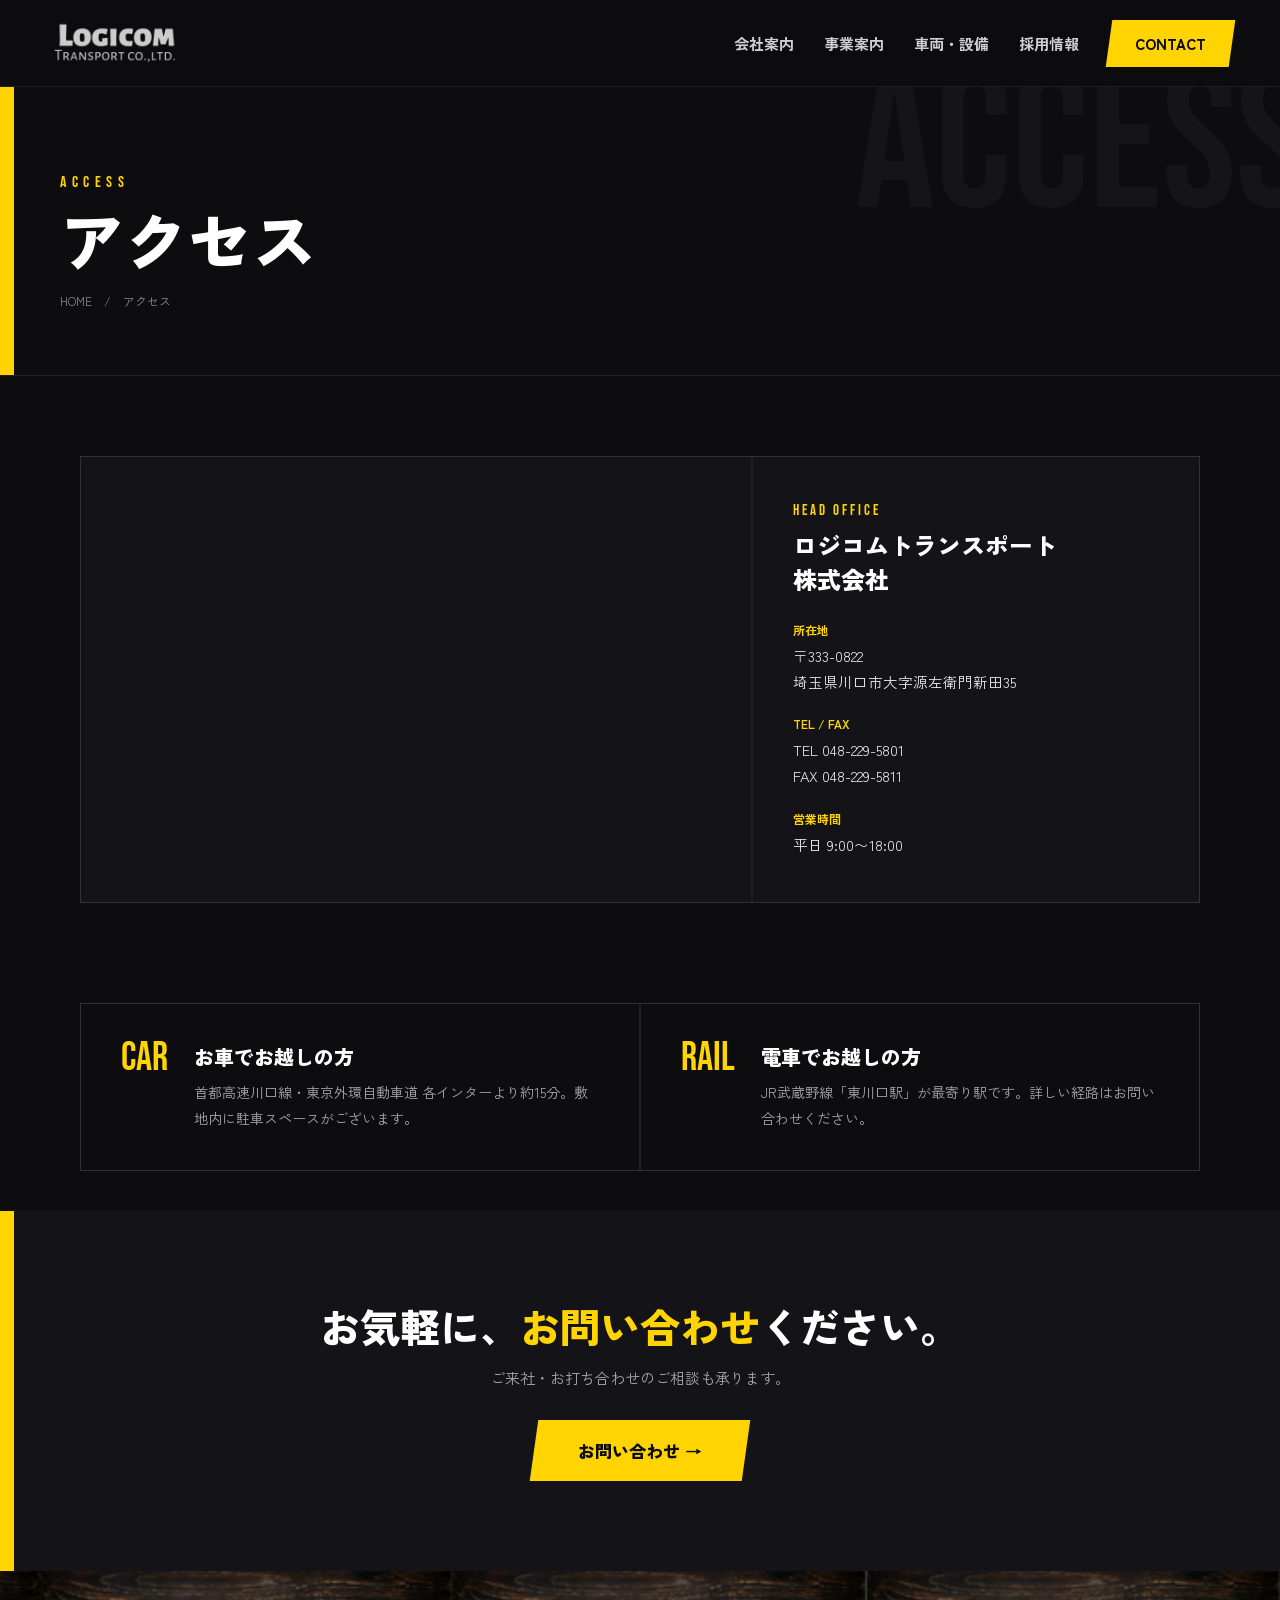
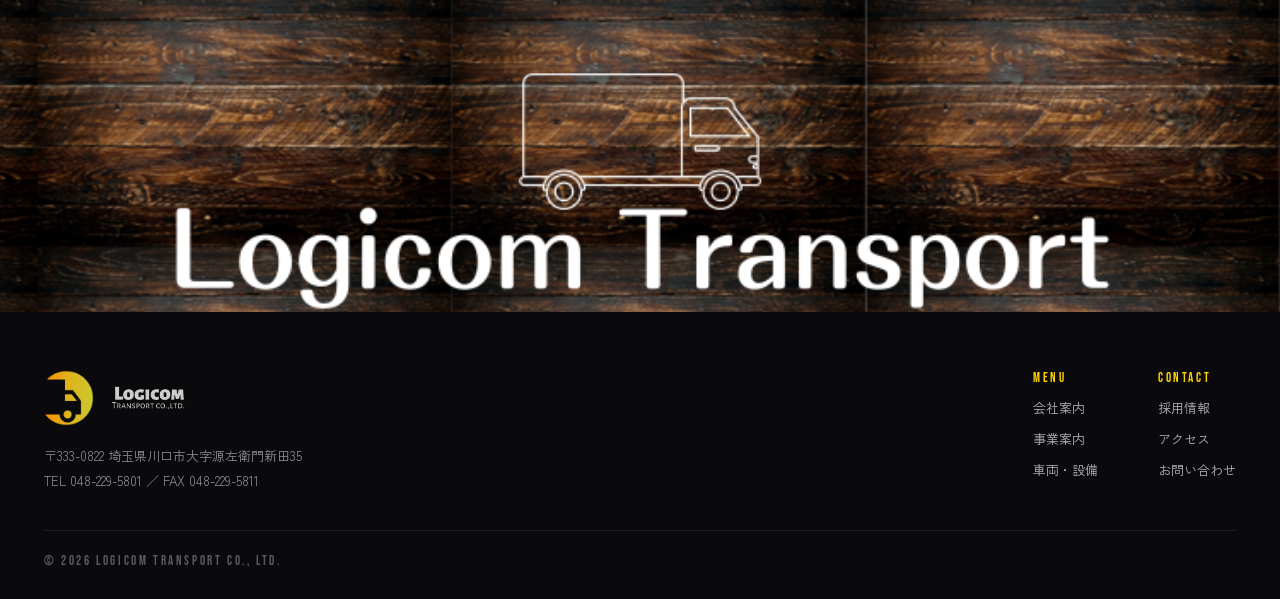
==== access.html @ 43194d8b "feat: TOP実績「全国」→ANYWHERE / ヘッダーをスクロール追従に修正 - index の実績スタッツ「全国」を Bebas フォントの ANYWHERE に変更（レスポンシブでサイズ調" ====
<!DOCTYPE html>
<html lang="ja">
<head>
<meta charset="utf-8">
<meta name="viewport" content="width=device-width, initial-scale=1">
<title>アクセス｜ロジコムトランスポート株式会社</title>
<meta name="description" content="ロジコムトランスポート株式会社 本社アクセス。〒333-0822 埼玉県川口市大字源左衛門新田35。">
<meta property="og:title" content="アクセス｜ロジコムトランスポート株式会社">
<meta property="og:description" content="ロジコムトランスポート株式会社 本社アクセス。〒333-0822 埼玉県川口市大字源左衛門新田35。">
<meta property="og:type" content="website">
<meta property="og:image" content="assets/hero.jpg">
<meta name="theme-color" content="#0d0d0f">
<link rel="icon" href="assets/logo-mark-circle.png">
<link rel="preconnect" href="https://fonts.googleapis.com">
<link rel="preconnect" href="https://fonts.gstatic.com" crossorigin>
<link href="https://fonts.googleapis.com/css2?family=Zen+Kaku+Gothic+New:wght@400;500;700;900&family=Bebas+Neue&display=swap" rel="stylesheet">
<style>
  *{box-sizing:border-box}
  html,body{margin:0;padding:0}
  body{font-family:'Zen Kaku Gothic New',sans-serif;-webkit-font-smoothing:antialiased;background:#0d0d0f}
  a{color:inherit}
</style>
<style>
[data-reveal]{opacity:0;transform:translateY(26px)}
[data-reveal].is-visible{opacity:1;transform:none}
@media (prefers-reduced-motion: reduce){[data-reveal]{opacity:1;transform:none}}
.g0:hover{background:#fff !important}
.g1:hover{background:#fff !important}
</style>
<link rel="stylesheet" href="styles.css?v=2">
</head>
<body>
<div style="background:#0d0d0f;color:#fff;font-family:'Zen Kaku Gothic New',sans-serif;overflow-x:hidden">

  <!-- ===== HEADER ===== -->
  <header style="position:sticky;top:0;z-index:50;display:flex;align-items:center;justify-content:space-between;padding:15px 44px;background:rgba(13,13,15,.86);backdrop-filter:blur(10px);border-bottom:1px solid rgba(255,255,255,.07)">
    <a href="index.html" style="display:flex;align-items:center;gap:14px;text-decoration:none">
      <img src="assets/logo-name-white.png" alt="ロジコムトランスポート株式会社" style="height:40px;display:block">
    </a>
    <nav style="display:flex;align-items:center;gap:26px">
      <a href="company.html" style="font-size:13px;font-weight:700;color:#cfcfd4;text-decoration:none">会社案内</a>
      <a href="service.html" style="font-size:13px;font-weight:700;color:#cfcfd4;text-decoration:none">事業案内</a>
      <a href="vehicles.html" style="font-size:13px;font-weight:700;color:#cfcfd4;text-decoration:none">車両・設備</a>
      <a href="recruit.html" style="font-size:13px;font-weight:700;color:#cfcfd4;text-decoration:none">採用情報</a>
      <a href="contact.html" style="background:#FFD400;color:#0d0d0f;font-size:13px;font-weight:900;padding:11px 22px;text-decoration:none;transform:skewX(-8deg)" class="g0"><span style="display:inline-block;transform:skewX(8deg)">CONTACT</span></a>
    </nav>
  </header>

  <!-- ===== PAGE HERO ===== -->
  <section style="position:relative;padding:86px 60px 66px;overflow:hidden;border-bottom:1px solid rgba(255,255,255,.08)">
    <div style="position:absolute;left:0;top:0;bottom:0;width:14px;background:#FFD400"></div>
    <div style="position:absolute;right:-30px;top:-40px;font-family:'Bebas Neue',sans-serif;font-size:200px;color:rgba(255,255,255,.035);line-height:1;pointer-events:none;white-space:nowrap">ACCESS</div>
    <div style="max-width:1240px;margin:0 auto;position:relative">
      <div style="font-family:'Bebas Neue',sans-serif;font-size:16px;letter-spacing:.35em;color:#FFD400;margin-bottom:14px">ACCESS</div>
      <h1 style="font-weight:900;font-size:64px;margin:0;line-height:1">アクセス</h1>
      <div style="margin-top:22px;font-size:12px;color:#8a8a92"><a href="index.html" style="color:#8a8a92;text-decoration:none">HOME</a>　/　アクセス</div>
    </div>
  </section>

  <!-- ===== MAP + INFO ===== -->
  <section style="max-width:1240px;margin:0 auto;padding:80px 60px 40px">
    <div style="display:grid;grid-template-columns:1.5fr 1fr;gap:2px;background:rgba(255,255,255,.08);border:1px solid rgba(255,255,255,.08)">
      <div style="min-height:440px;background:#141418">
        <iframe title="ロジコムトランスポート株式会社 地図" src="https://maps.google.com/maps?q=%E5%9F%BC%E7%8E%89%E7%9C%8C%E5%B7%9D%E5%8F%A3%E5%B8%82%E6%BA%90%E5%B7%A6%E8%A1%9B%E9%96%80%E6%96%B0%E7%94%B035&z=15&output=embed" style="width:100%;height:100%;min-height:440px;border:0;display:block;filter:grayscale(.3) contrast(1.05)"></iframe>
      </div>
      <div style="background:#141418;padding:44px 40px">
        <div style="font-family:'Bebas Neue',sans-serif;font-size:15px;letter-spacing:.2em;color:#FFD400;margin-bottom:8px">HEAD OFFICE</div>
        <h2 style="font-size:24px;font-weight:900;margin:0 0 26px;line-height:1.4">ロジコムトランスポート<br>株式会社</h2>
        <div style="display:flex;flex-direction:column;gap:20px">
          <div><div style="font-size:12px;color:#FFD400;font-weight:700;margin-bottom:5px">所在地</div><div style="font-size:14.5px;line-height:1.8;color:#e7e7ea">〒333-0822<br>埼玉県川口市大字源左衛門新田35</div></div>
          <div><div style="font-size:12px;color:#FFD400;font-weight:700;margin-bottom:5px">TEL / FAX</div><div style="font-size:14.5px;line-height:1.8;color:#e7e7ea">TEL 048-229-5801<br>FAX 048-229-5811</div></div>
          <div><div style="font-size:12px;color:#FFD400;font-weight:700;margin-bottom:5px">営業時間</div><div style="font-size:14.5px;line-height:1.8;color:#e7e7ea">平日 9:00〜18:00</div></div>
        </div>
      </div>
    </div>
  </section>

  <!-- ===== ACCESS METHODS ===== -->
  <section style="max-width:1240px;margin:0 auto;padding:60px 60px 40px">
    <div style="display:grid;grid-template-columns:repeat(2,1fr);gap:2px;background:rgba(255,255,255,.08);border:1px solid rgba(255,255,255,.08)">
      <div style="background:#0d0d0f;padding:38px 40px;display:flex;gap:26px"><span style="font-family:'Bebas Neue',sans-serif;font-size:40px;color:#FFD400;line-height:.8;flex:none">CAR</span><div><h3 style="font-size:20px;font-weight:900;margin:0 0 8px">お車でお越しの方</h3><p style="font-size:14px;line-height:1.9;color:#a5a5ac;margin:0">首都高速川口線・東京外環自動車道 各インターより約15分。敷地内に駐車スペースがございます。</p></div></div>
      <div style="background:#0d0d0f;padding:38px 40px;display:flex;gap:26px"><span style="font-family:'Bebas Neue',sans-serif;font-size:40px;color:#FFD400;line-height:.8;flex:none">RAIL</span><div><h3 style="font-size:20px;font-weight:900;margin:0 0 8px">電車でお越しの方</h3><p style="font-size:14px;line-height:1.9;color:#a5a5ac;margin:0">JR武蔵野線「東川口駅」が最寄り駅です。詳しい経路はお問い合わせください。</p></div></div>
    </div>
  </section>

  <!-- ===== CTA ===== -->
  <section style="position:relative;padding:90px 60px;overflow:hidden;background:#141418">
    <div style="position:absolute;left:0;top:0;bottom:0;width:14px;background:#FFD400"></div>
    <div style="max-width:1000px;margin:0 auto;text-align:center">
      <h2 style="font-weight:900;font-size:40px;margin:0 0 16px;line-height:1.25">お気軽に、<span style="color:#FFD400">お問い合わせ</span>ください。</h2>
      <p style="font-size:15px;color:#a5a5ac;margin:0 0 32px">ご来社・お打ち合わせのご相談も承ります。</p>
      <a href="contact.html" style="display:inline-flex;align-items:center;gap:10px;background:#FFD400;color:#0d0d0f;font-size:17px;font-weight:900;padding:18px 44px;text-decoration:none;transform:skewX(-8deg)" class="g1"><span style="display:inline-block;transform:skewX(8deg)">お問い合わせ →</span></a>
    </div>
  </section>

  <!-- ===== WOOD BAND ===== -->
  <div style="background:#0a0a0c;font-size:0"><img src="assets/header-wood.png" alt="Logicom Transport" style="display:block;width:100%;height:auto"></div>

  <!-- ===== FOOTER ===== -->
  <footer style="background:#0a0a0c;padding:58px 44px 30px">
    <div style="max-width:1240px;margin:0 auto;display:flex;justify-content:space-between;flex-wrap:wrap;gap:40px">
      <div style="max-width:360px">
        <div style="display:flex;align-items:center;gap:14px;margin-bottom:18px">
          <img src="assets/logo-mark-circle.png" alt="" style="height:56px;display:block">
          <img src="assets/logo-name-white.png" alt="ロジコムトランスポート株式会社" style="height:30px;display:block">
        </div>
        <p style="font-size:13px;line-height:1.9;color:#8a8a92;margin:0">〒333-0822 埼玉県川口市大字源左衛門新田35<br>TEL 048-229-5801 ／ FAX 048-229-5811</p>
      </div>
      <div style="display:flex;gap:60px;flex-wrap:wrap">
        <div style="display:flex;flex-direction:column;gap:12px"><span style="font-family:'Bebas Neue',sans-serif;font-size:13px;letter-spacing:.2em;color:#FFD400">MENU</span><a href="company.html" style="font-size:13px;color:#b0b0b8;text-decoration:none">会社案内</a><a href="service.html" style="font-size:13px;color:#b0b0b8;text-decoration:none">事業案内</a><a href="vehicles.html" style="font-size:13px;color:#b0b0b8;text-decoration:none">車両・設備</a></div>
        <div style="display:flex;flex-direction:column;gap:12px"><span style="font-family:'Bebas Neue',sans-serif;font-size:13px;letter-spacing:.2em;color:#FFD400">CONTACT</span><a href="recruit.html" style="font-size:13px;color:#b0b0b8;text-decoration:none">採用情報</a><a href="access.html" style="font-size:13px;color:#b0b0b8;text-decoration:none">アクセス</a><a href="contact.html" style="font-size:13px;color:#b0b0b8;text-decoration:none">お問い合わせ</a></div>
      </div>
    </div>
    <div style="max-width:1240px;margin:36px auto 0;padding-top:22px;border-top:1px solid rgba(255,255,255,.08);font-family:'Bebas Neue',sans-serif;font-size:13px;letter-spacing:.2em;color:#5b5b63">© 2026 LOGICOM TRANSPORT CO., LTD.</div>
  </footer>

</div>
<script>
(function(){
  var els=[].slice.call(document.querySelectorAll('[data-reveal]'));
  if(!els.length)return;
  function show(e){e.classList.add('is-visible');}
  if('IntersectionObserver' in window){
    var io=new IntersectionObserver(function(ents){
      ents.forEach(function(en){if(en.isIntersecting){show(en.target);io.unobserve(en.target);}});
    },{threshold:0.08,rootMargin:'0px 0px -6% 0px'});
    els.forEach(function(e){io.observe(e);});
    setTimeout(function(){els.forEach(show);},1800);
  } else { els.forEach(show); }
})();
</script>
<script src="menu.js?v=2"></script>
</body>
</html>
---- styles.css ----
/* ============================================================
   ロジコムトランスポート コーポレートサイト 共通スタイル
   （プロトタイプ由来のインラインstyleを属性セレクタで上書き）
   ============================================================ */

/* html はルートのスクロール要素（横スクロールは抑止）。ここが overflow を
   持ってもヘッダーの sticky は壊れない（壊すのは中間ラッパーの overflow）。 */
html{ overflow-x:hidden; }
/* 各ページの本体ラッパー（inline に overflow-x:hidden）はスクロールコンテナ化
   させないよう clip + overflow-y:visible にする。overflow-y を明示しないと
   clip が hidden に降格し、再びスクロールコンテナ化して sticky が効かない。
   これで position:sticky のヘッダーがビューポート基準で追従する。 */
[style*="overflow-x:hidden"]{ overflow-x:clip !important; overflow-y:visible !important; }
img,iframe{ max-width:100%; }

/* ===== ヘッダー（全体的に少し大きく／デスクトップ） ===== */
header{ padding:18px 48px !important; }
header > a > img{ height:50px !important; }
header nav{ gap:30px !important; }
header nav a{ font-size:15px !important; }
header nav a:last-child{ font-size:15px !important; padding:13px 26px !important; }

/* TOP実績の「ANYWHERE」ワードは文字数が多いのでセル内に収まるよう調整 */
.lc-stat-any{ letter-spacing:.005em; }

/* モバイルメニュー部品（デスクトップでは非表示。JSがbody直下に生成） */
.lc-burger{ display:none; }
.lc-drawer{ display:none; }
.lc-overlay{ display:none; }

/* ============================================================
   モバイル：ハンバーガーメニュー（<=900px）
   ハンバーガー / ドロワー / オーバーレイは body 直下に置く。
   （header は backdrop-filter を持つため、その内側では
     position:fixed / transform が閉じ込められて機能しない）
   ============================================================ */
@media (max-width:900px){
  header{ padding:14px 20px !important; }
  header > a > img{ height:42px !important; }
  header nav{ display:none !important; }

  .lc-burger{
    display:flex; flex-direction:column; justify-content:center; gap:5px;
    position:fixed; top:13px; right:14px; z-index:70;
    width:46px; height:46px; padding:10px; margin:0;
    background:none; border:0; cursor:pointer;
  }
  .lc-burger span{
    display:block; width:100%; height:2px; background:#fff; border-radius:2px;
    transition:transform .3s ease, opacity .3s ease;
  }
  .lc-burger.open span:nth-child(1){ transform:translateY(7px) rotate(45deg); }
  .lc-burger.open span:nth-child(2){ opacity:0; }
  .lc-burger.open span:nth-child(3){ transform:translateY(-7px) rotate(-45deg); }

  .lc-drawer{
    display:block; box-sizing:border-box;
    position:fixed; top:0; right:0; bottom:0;
    width:min(80vw,300px);
    background:#0d0d0f; border-left:1px solid rgba(255,255,255,.1);
    padding:84px 24px 40px;
    transform:translateX(100%); transition:transform .32s ease;
    z-index:65; overflow-y:auto;
  }
  .lc-drawer.open{ transform:translateX(0); }
  .lc-drawer a{
    display:block; color:#fff; text-decoration:none;
    font-size:17px; font-weight:700; padding:16px 6px;
    border-bottom:1px solid rgba(255,255,255,.08);
  }
  .lc-drawer a.lc-cta{
    background:#FFD400; color:#0d0d0f; font-weight:900; text-align:center;
    margin-top:18px; padding:16px; border:0;
  }

  .lc-overlay{
    display:block; position:fixed; inset:0; background:rgba(0,0,0,.5);
    opacity:0; visibility:hidden; transition:opacity .32s ease, visibility .32s ease;
    z-index:60;
  }
  .lc-overlay.open{ opacity:1; visibility:visible; }
}

/* ============================================================
   レイアウト：多カラム → 1カラム化・余白圧縮（<=820px）
   ============================================================ */
@media (max-width:820px){
  /* 横方向の余白を圧縮（縦は維持） */
  [style*="px 60px"], [style*=":0 60px"],
  [style*="px 44px"], [style*=":0 44px"]{
    padding-left:20px !important; padding-right:20px !important;
  }

  /* repeat グリッド */
  [style*="grid-template-columns:repeat(4,1fr)"]{ grid-template-columns:repeat(2,1fr) !important; }
  [style*="grid-template-columns:repeat(3,1fr)"]{ grid-template-columns:1fr !important; }
  [style*="grid-template-columns:repeat(2,1fr)"]{ grid-template-columns:1fr !important; }

  /* 画像＋テキストの2カラム → 縦積み */
  [style*="grid-template-columns:1.2fr 1fr"],
  [style*="grid-template-columns:1.5fr 1fr"],
  [style*="grid-template-columns:1fr 1.05fr"],
  [style*="grid-template-columns:1fr 1.2fr"],
  [style*="grid-template-columns:1fr 1.35fr"],
  [style*="grid-template-columns:1fr 1fr"],
  [style*="grid-template-columns:1fr auto"]{ grid-template-columns:1fr !important; }

  /* 沿革などの「見出し + 本文」行 */
  [style*="grid-template-columns:160px 1fr"]{ grid-template-columns:auto 1fr !important; gap:20px !important; }

  /* 「強み」行：横並び → 縦積み */
  [style*="justify-content:space-between"][style*="border-top:1px solid rgba(255,255,255,.12)"]{
    flex-direction:column !important; align-items:flex-start !important; gap:12px !important;
  }
  [style*="text-align:right"][style*="max-width:420px"]{
    text-align:left !important; max-width:100% !important;
  }

  /* トップのヒーロー：高さを詰め、右の斜め画像を全面の淡い背景に */
  [style*="min-height:720px"]{ min-height:0 !important; padding:64px 0 !important; }
  [style*="clip-path:polygon(26% 0"]{ width:100% !important; clip-path:none !important; opacity:.25; }

  /* 大きすぎる見出し（この段階でも一次縮小） */
  [style*="font-size:112px"]{ font-size:56px !important; }
  [style*="font-size:64px"]{ font-size:40px !important; }
}

/* ============================================================
   スマホ：フォントサイズをさらに縮小（<=560px）
   ============================================================ */
@media (max-width:560px){
  [style*="font-size:112px"]{ font-size:42px !important; }
  [style*="font-size:96px"]{ font-size:56px !important; }
  [style*="font-size:92px"]{ font-size:52px !important; }
  [style*="font-size:72px"]{ font-size:46px !important; }
  [style*="font-size:64px"]{ font-size:34px !important; }
  [style*="font-size:60px"]{ font-size:44px !important; }
  [style*="font-size:52px"]{ font-size:30px !important; }
  [style*="font-size:46px"]{ font-size:28px !important; }
  [style*="font-size:44px"]{ font-size:27px !important; }
  [style*="font-size:40px"]{ font-size:26px !important; }
  [style*="font-size:38px"]{ font-size:25px !important; }
  /* 背景の大きな英字ウォーターマーク */
  [style*="font-size:210px"], [style*="font-size:200px"], [style*="font-size:180px"]{ font-size:88px !important; }
  /* ANYWHERE はセル幅が狭くなるスマホでさらに縮小 */
  .lc-stat-any{ font-size:34px !important; }
  /* CTAボタン群が溢れないよう折り返し */
  [style*="display:flex;gap:14px"]{ flex-wrap:wrap; }
}
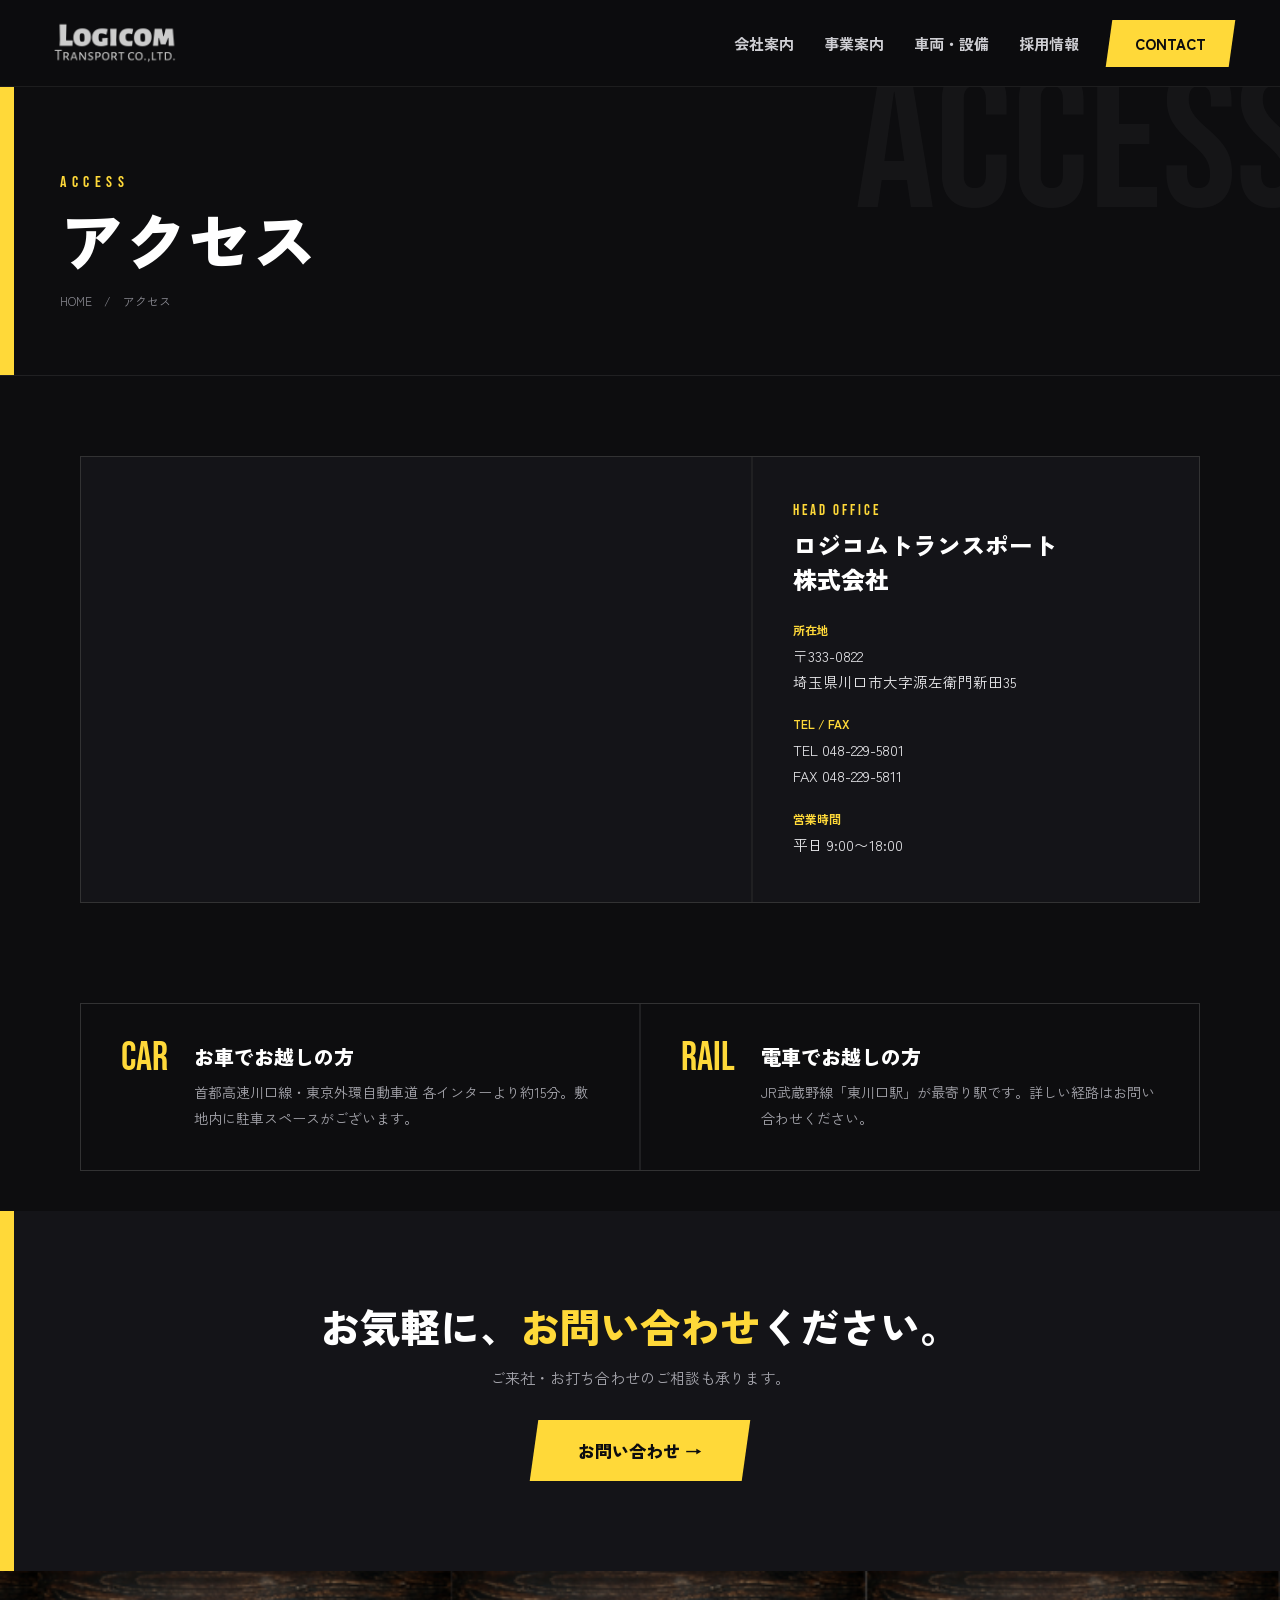
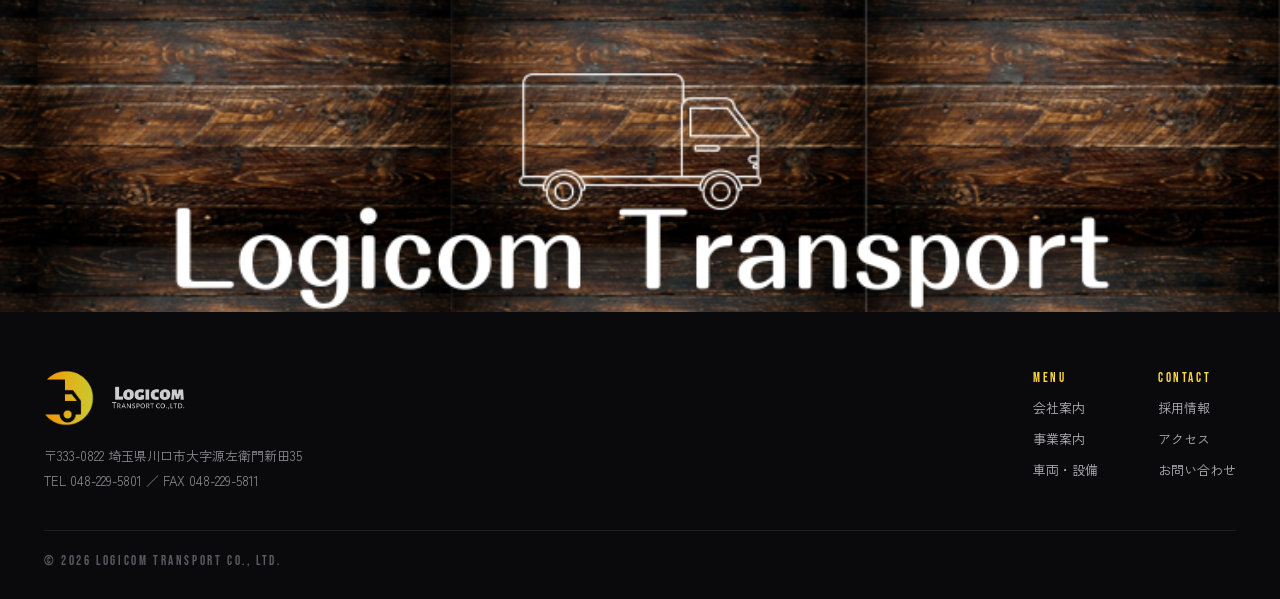
==== commit f9f80efc: "style: ブランドカラーを公式 #FFD939 に統一 田中様提供の名刺ロゴのカラーコード #FFD939 に合わせ、全ページのアクセント色 (#FFD400 / rgba(255,212,0,*" ====
--- a/access.html
+++ b/access.html
@@ -8,7 +8,7 @@
 <meta property="og:title" content="アクセス｜ロジコムトランスポート株式会社">
 <meta property="og:description" content="ロジコムトランスポート株式会社 本社アクセス。〒333-0822 埼玉県川口市大字源左衛門新田35。">
 <meta property="og:type" content="website">
-<meta property="og:image" content="assets/hero.jpg">
+<meta property="og:image" content="assets/photo-hero.jpg">
 <meta name="theme-color" content="#0d0d0f">
 <link rel="icon" href="assets/logo-mark-circle.png">
 <link rel="preconnect" href="https://fonts.googleapis.com">
@@ -27,7 +27,7 @@
 .g0:hover{background:#fff !important}
 .g1:hover{background:#fff !important}
 </style>
-<link rel="stylesheet" href="styles.css?v=2">
+<link rel="stylesheet" href="styles.css?v=4">
 </head>
 <body>
 <div style="background:#0d0d0f;color:#fff;font-family:'Zen Kaku Gothic New',sans-serif;overflow-x:hidden">
@@ -42,16 +42,16 @@
       <a href="service.html" style="font-size:13px;font-weight:700;color:#cfcfd4;text-decoration:none">事業案内</a>
       <a href="vehicles.html" style="font-size:13px;font-weight:700;color:#cfcfd4;text-decoration:none">車両・設備</a>
       <a href="recruit.html" style="font-size:13px;font-weight:700;color:#cfcfd4;text-decoration:none">採用情報</a>
-      <a href="contact.html" style="background:#FFD400;color:#0d0d0f;font-size:13px;font-weight:900;padding:11px 22px;text-decoration:none;transform:skewX(-8deg)" class="g0"><span style="display:inline-block;transform:skewX(8deg)">CONTACT</span></a>
+      <a href="contact.html" style="background:#FFD939;color:#0d0d0f;font-size:13px;font-weight:900;padding:11px 22px;text-decoration:none;transform:skewX(-8deg)" class="g0"><span style="display:inline-block;transform:skewX(8deg)">CONTACT</span></a>
     </nav>
   </header>
 
   <!-- ===== PAGE HERO ===== -->
   <section style="position:relative;padding:86px 60px 66px;overflow:hidden;border-bottom:1px solid rgba(255,255,255,.08)">
-    <div style="position:absolute;left:0;top:0;bottom:0;width:14px;background:#FFD400"></div>
+    <div style="position:absolute;left:0;top:0;bottom:0;width:14px;background:#FFD939"></div>
     <div style="position:absolute;right:-30px;top:-40px;font-family:'Bebas Neue',sans-serif;font-size:200px;color:rgba(255,255,255,.035);line-height:1;pointer-events:none;white-space:nowrap">ACCESS</div>
     <div style="max-width:1240px;margin:0 auto;position:relative">
-      <div style="font-family:'Bebas Neue',sans-serif;font-size:16px;letter-spacing:.35em;color:#FFD400;margin-bottom:14px">ACCESS</div>
+      <div style="font-family:'Bebas Neue',sans-serif;font-size:16px;letter-spacing:.35em;color:#FFD939;margin-bottom:14px">ACCESS</div>
       <h1 style="font-weight:900;font-size:64px;margin:0;line-height:1">アクセス</h1>
       <div style="margin-top:22px;font-size:12px;color:#8a8a92"><a href="index.html" style="color:#8a8a92;text-decoration:none">HOME</a>　/　アクセス</div>
     </div>
@@ -64,12 +64,12 @@
         <iframe title="ロジコムトランスポート株式会社 地図" src="https://maps.google.com/maps?q=%E5%9F%BC%E7%8E%89%E7%9C%8C%E5%B7%9D%E5%8F%A3%E5%B8%82%E6%BA%90%E5%B7%A6%E8%A1%9B%E9%96%80%E6%96%B0%E7%94%B035&z=15&output=embed" style="width:100%;height:100%;min-height:440px;border:0;display:block;filter:grayscale(.3) contrast(1.05)"></iframe>
       </div>
       <div style="background:#141418;padding:44px 40px">
-        <div style="font-family:'Bebas Neue',sans-serif;font-size:15px;letter-spacing:.2em;color:#FFD400;margin-bottom:8px">HEAD OFFICE</div>
+        <div style="font-family:'Bebas Neue',sans-serif;font-size:15px;letter-spacing:.2em;color:#FFD939;margin-bottom:8px">HEAD OFFICE</div>
         <h2 style="font-size:24px;font-weight:900;margin:0 0 26px;line-height:1.4">ロジコムトランスポート<br>株式会社</h2>
         <div style="display:flex;flex-direction:column;gap:20px">
-          <div><div style="font-size:12px;color:#FFD400;font-weight:700;margin-bottom:5px">所在地</div><div style="font-size:14.5px;line-height:1.8;color:#e7e7ea">〒333-0822<br>埼玉県川口市大字源左衛門新田35</div></div>
-          <div><div style="font-size:12px;color:#FFD400;font-weight:700;margin-bottom:5px">TEL / FAX</div><div style="font-size:14.5px;line-height:1.8;color:#e7e7ea">TEL 048-229-5801<br>FAX 048-229-5811</div></div>
-          <div><div style="font-size:12px;color:#FFD400;font-weight:700;margin-bottom:5px">営業時間</div><div style="font-size:14.5px;line-height:1.8;color:#e7e7ea">平日 9:00〜18:00</div></div>
+          <div><div style="font-size:12px;color:#FFD939;font-weight:700;margin-bottom:5px">所在地</div><div style="font-size:14.5px;line-height:1.8;color:#e7e7ea">〒333-0822<br>埼玉県川口市大字源左衛門新田35</div></div>
+          <div><div style="font-size:12px;color:#FFD939;font-weight:700;margin-bottom:5px">TEL / FAX</div><div style="font-size:14.5px;line-height:1.8;color:#e7e7ea">TEL 048-229-5801<br>FAX 048-229-5811</div></div>
+          <div><div style="font-size:12px;color:#FFD939;font-weight:700;margin-bottom:5px">営業時間</div><div style="font-size:14.5px;line-height:1.8;color:#e7e7ea">平日 9:00〜18:00</div></div>
         </div>
       </div>
     </div>
@@ -78,18 +78,18 @@
   <!-- ===== ACCESS METHODS ===== -->
   <section style="max-width:1240px;margin:0 auto;padding:60px 60px 40px">
     <div style="display:grid;grid-template-columns:repeat(2,1fr);gap:2px;background:rgba(255,255,255,.08);border:1px solid rgba(255,255,255,.08)">
-      <div style="background:#0d0d0f;padding:38px 40px;display:flex;gap:26px"><span style="font-family:'Bebas Neue',sans-serif;font-size:40px;color:#FFD400;line-height:.8;flex:none">CAR</span><div><h3 style="font-size:20px;font-weight:900;margin:0 0 8px">お車でお越しの方</h3><p style="font-size:14px;line-height:1.9;color:#a5a5ac;margin:0">首都高速川口線・東京外環自動車道 各インターより約15分。敷地内に駐車スペースがございます。</p></div></div>
-      <div style="background:#0d0d0f;padding:38px 40px;display:flex;gap:26px"><span style="font-family:'Bebas Neue',sans-serif;font-size:40px;color:#FFD400;line-height:.8;flex:none">RAIL</span><div><h3 style="font-size:20px;font-weight:900;margin:0 0 8px">電車でお越しの方</h3><p style="font-size:14px;line-height:1.9;color:#a5a5ac;margin:0">JR武蔵野線「東川口駅」が最寄り駅です。詳しい経路はお問い合わせください。</p></div></div>
+      <div style="background:#0d0d0f;padding:38px 40px;display:flex;gap:26px"><span style="font-family:'Bebas Neue',sans-serif;font-size:40px;color:#FFD939;line-height:.8;flex:none">CAR</span><div><h3 style="font-size:20px;font-weight:900;margin:0 0 8px">お車でお越しの方</h3><p style="font-size:14px;line-height:1.9;color:#a5a5ac;margin:0">首都高速川口線・東京外環自動車道 各インターより約15分。敷地内に駐車スペースがございます。</p></div></div>
+      <div style="background:#0d0d0f;padding:38px 40px;display:flex;gap:26px"><span style="font-family:'Bebas Neue',sans-serif;font-size:40px;color:#FFD939;line-height:.8;flex:none">RAIL</span><div><h3 style="font-size:20px;font-weight:900;margin:0 0 8px">電車でお越しの方</h3><p style="font-size:14px;line-height:1.9;color:#a5a5ac;margin:0">JR武蔵野線「東川口駅」が最寄り駅です。詳しい経路はお問い合わせください。</p></div></div>
     </div>
   </section>
 
   <!-- ===== CTA ===== -->
   <section style="position:relative;padding:90px 60px;overflow:hidden;background:#141418">
-    <div style="position:absolute;left:0;top:0;bottom:0;width:14px;background:#FFD400"></div>
+    <div style="position:absolute;left:0;top:0;bottom:0;width:14px;background:#FFD939"></div>
     <div style="max-width:1000px;margin:0 auto;text-align:center">
-      <h2 style="font-weight:900;font-size:40px;margin:0 0 16px;line-height:1.25">お気軽に、<span style="color:#FFD400">お問い合わせ</span>ください。</h2>
+      <h2 style="font-weight:900;font-size:40px;margin:0 0 16px;line-height:1.25">お気軽に、<span style="color:#FFD939">お問い合わせ</span>ください。</h2>
       <p style="font-size:15px;color:#a5a5ac;margin:0 0 32px">ご来社・お打ち合わせのご相談も承ります。</p>
-      <a href="contact.html" style="display:inline-flex;align-items:center;gap:10px;background:#FFD400;color:#0d0d0f;font-size:17px;font-weight:900;padding:18px 44px;text-decoration:none;transform:skewX(-8deg)" class="g1"><span style="display:inline-block;transform:skewX(8deg)">お問い合わせ →</span></a>
+      <a href="contact.html" style="display:inline-flex;align-items:center;gap:10px;background:#FFD939;color:#0d0d0f;font-size:17px;font-weight:900;padding:18px 44px;text-decoration:none;transform:skewX(-8deg)" class="g1"><span style="display:inline-block;transform:skewX(8deg)">お問い合わせ →</span></a>
     </div>
   </section>
 
@@ -107,8 +107,8 @@
         <p style="font-size:13px;line-height:1.9;color:#8a8a92;margin:0">〒333-0822 埼玉県川口市大字源左衛門新田35<br>TEL 048-229-5801 ／ FAX 048-229-5811</p>
       </div>
       <div style="display:flex;gap:60px;flex-wrap:wrap">
-        <div style="display:flex;flex-direction:column;gap:12px"><span style="font-family:'Bebas Neue',sans-serif;font-size:13px;letter-spacing:.2em;color:#FFD400">MENU</span><a href="company.html" style="font-size:13px;color:#b0b0b8;text-decoration:none">会社案内</a><a href="service.html" style="font-size:13px;color:#b0b0b8;text-decoration:none">事業案内</a><a href="vehicles.html" style="font-size:13px;color:#b0b0b8;text-decoration:none">車両・設備</a></div>
-        <div style="display:flex;flex-direction:column;gap:12px"><span style="font-family:'Bebas Neue',sans-serif;font-size:13px;letter-spacing:.2em;color:#FFD400">CONTACT</span><a href="recruit.html" style="font-size:13px;color:#b0b0b8;text-decoration:none">採用情報</a><a href="access.html" style="font-size:13px;color:#b0b0b8;text-decoration:none">アクセス</a><a href="contact.html" style="font-size:13px;color:#b0b0b8;text-decoration:none">お問い合わせ</a></div>
+        <div style="display:flex;flex-direction:column;gap:12px"><span style="font-family:'Bebas Neue',sans-serif;font-size:13px;letter-spacing:.2em;color:#FFD939">MENU</span><a href="company.html" style="font-size:13px;color:#b0b0b8;text-decoration:none">会社案内</a><a href="service.html" style="font-size:13px;color:#b0b0b8;text-decoration:none">事業案内</a><a href="vehicles.html" style="font-size:13px;color:#b0b0b8;text-decoration:none">車両・設備</a></div>
+        <div style="display:flex;flex-direction:column;gap:12px"><span style="font-family:'Bebas Neue',sans-serif;font-size:13px;letter-spacing:.2em;color:#FFD939">CONTACT</span><a href="recruit.html" style="font-size:13px;color:#b0b0b8;text-decoration:none">採用情報</a><a href="access.html" style="font-size:13px;color:#b0b0b8;text-decoration:none">アクセス</a><a href="contact.html" style="font-size:13px;color:#b0b0b8;text-decoration:none">お問い合わせ</a></div>
       </div>
     </div>
     <div style="max-width:1240px;margin:36px auto 0;padding-top:22px;border-top:1px solid rgba(255,255,255,.08);font-family:'Bebas Neue',sans-serif;font-size:13px;letter-spacing:.2em;color:#5b5b63">© 2026 LOGICOM TRANSPORT CO., LTD.</div>
@@ -129,6 +129,6 @@
   } else { els.forEach(show); }
 })();
 </script>
-<script src="menu.js?v=2"></script>
+<script src="menu.js?v=4"></script>
 </body>
 </html>
--- a/styles.css
+++ b/styles.css
@@ -69,7 +69,7 @@
     border-bottom:1px solid rgba(255,255,255,.08);
   }
   .lc-drawer a.lc-cta{
-    background:#FFD400; color:#0d0d0f; font-weight:900; text-align:center;
+    background:#FFD939; color:#0d0d0f; font-weight:900; text-align:center;
     margin-top:18px; padding:16px; border:0;
   }
 
@@ -92,6 +92,7 @@
   }
 
   /* repeat グリッド */
+  [style*="grid-template-columns:repeat(5,1fr)"]{ grid-template-columns:repeat(3,1fr) !important; }
   [style*="grid-template-columns:repeat(4,1fr)"]{ grid-template-columns:repeat(2,1fr) !important; }
   [style*="grid-template-columns:repeat(3,1fr)"]{ grid-template-columns:1fr !important; }
   [style*="grid-template-columns:repeat(2,1fr)"]{ grid-template-columns:1fr !important; }
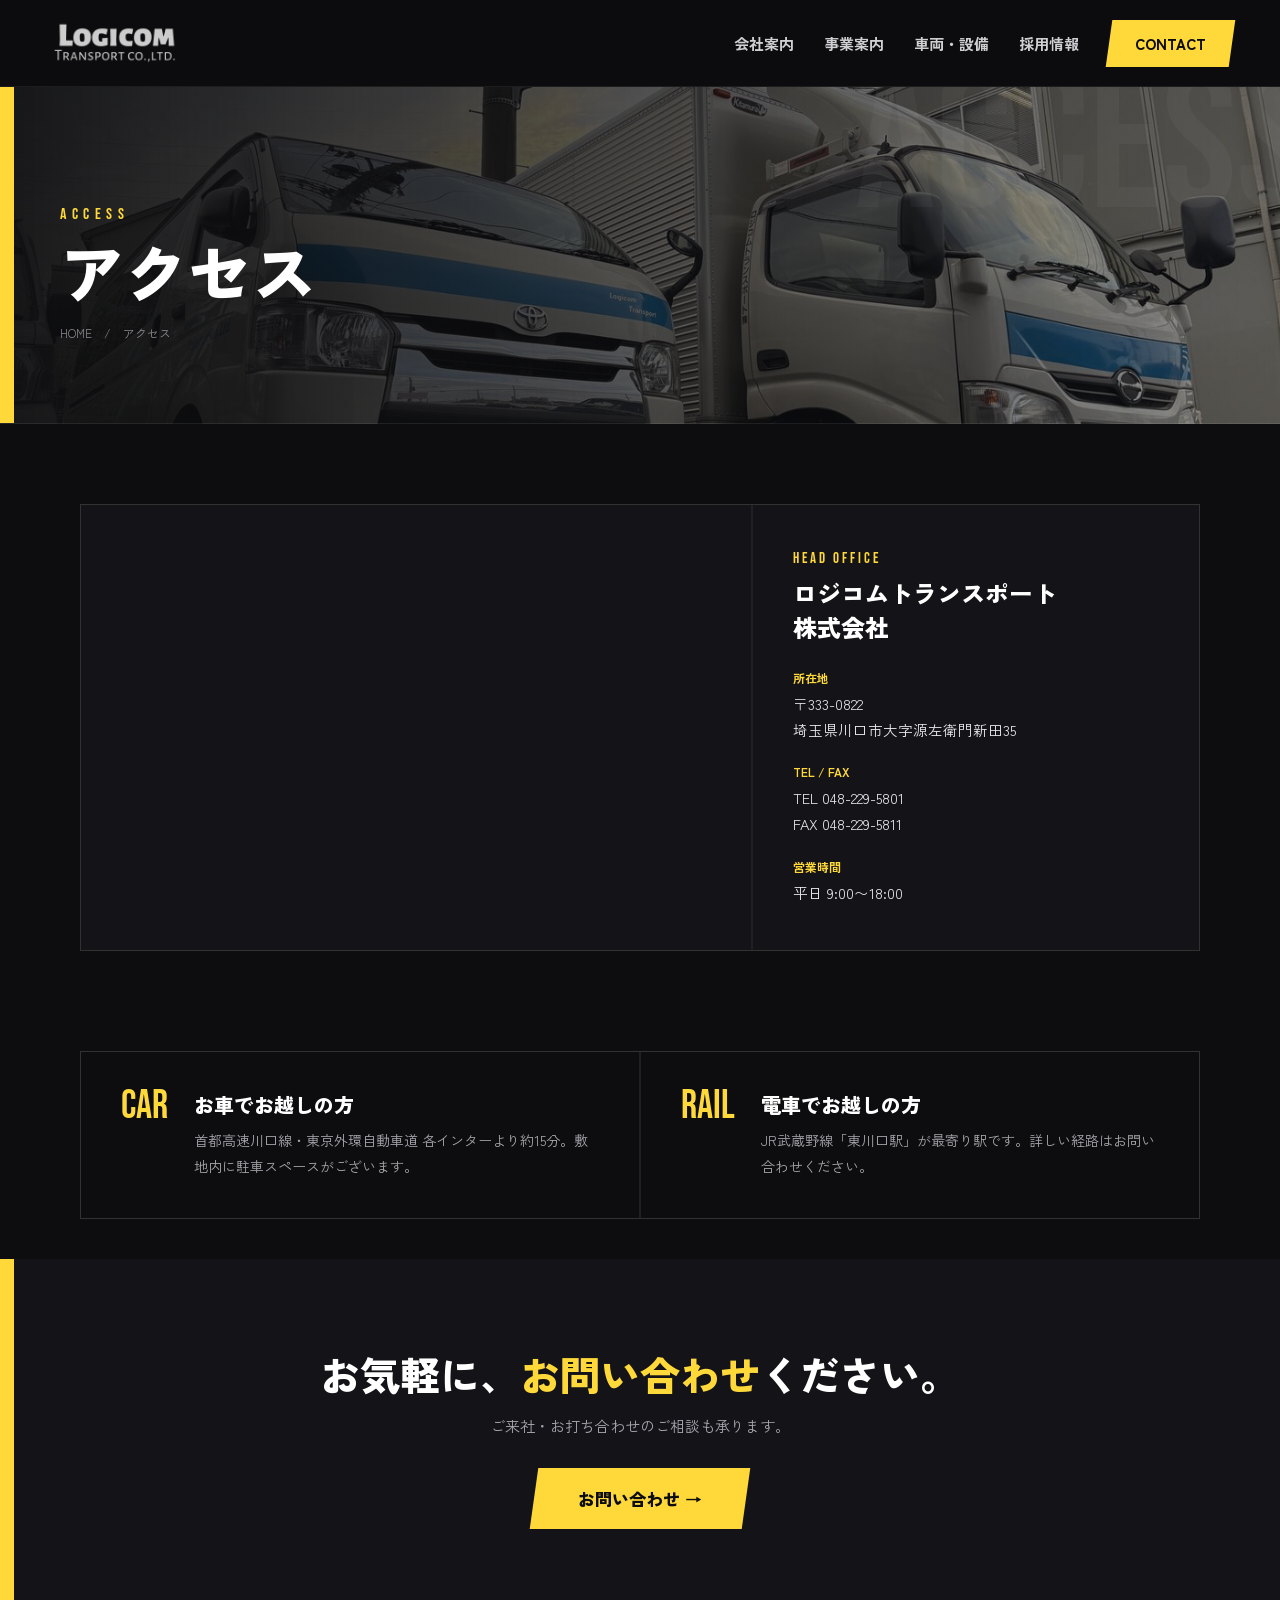
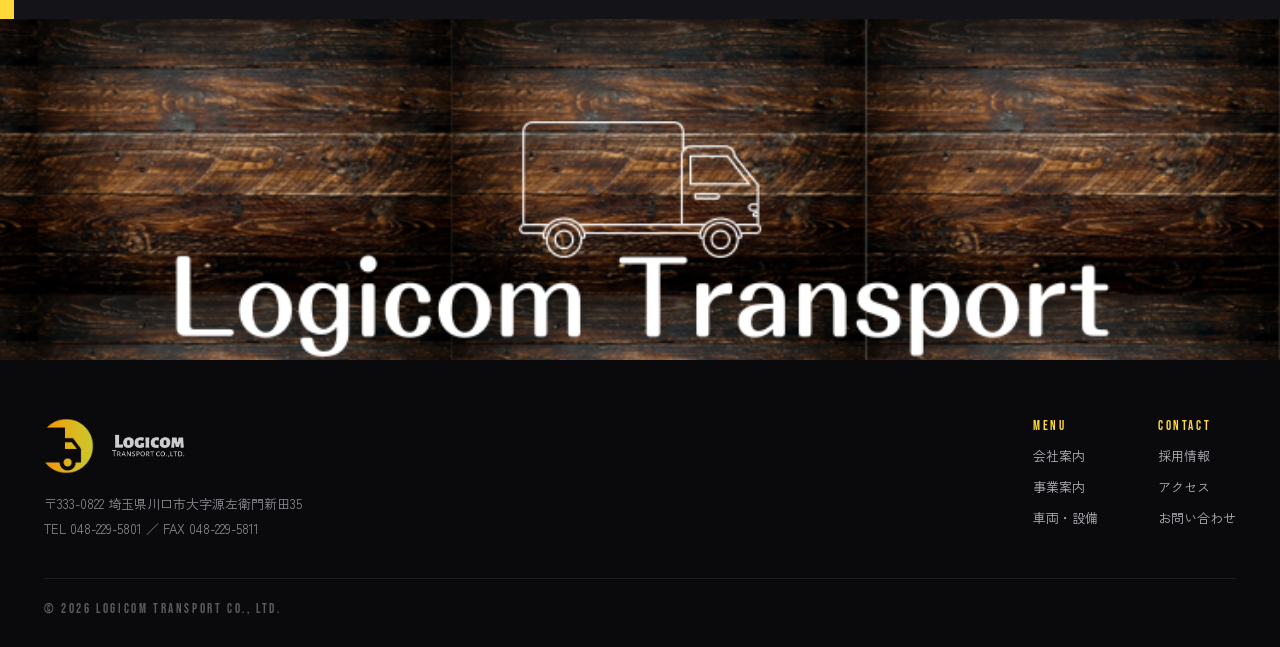
==== commit d5be33bf: "style: 下層ページのヒーローに背景写真を追加 各下層ページ上部が寂しかったため、トップ同様に実写真の背景＋暗いグラデーション (左ほど濃く=文字の可読性維持)を敷き、上下の余白も拡張。 - 会社" ====
--- a/access.html
+++ b/access.html
@@ -47,7 +47,7 @@
   </header>
 
   <!-- ===== PAGE HERO ===== -->
-  <section style="position:relative;padding:86px 60px 66px;overflow:hidden;border-bottom:1px solid rgba(255,255,255,.08)">
+  <section style="position:relative;padding:118px 60px 82px;overflow:hidden;border-bottom:1px solid rgba(255,255,255,.08);background-image:linear-gradient(90deg,rgba(13,13,15,.95),rgba(13,13,15,.66) 56%,rgba(13,13,15,.42)),url('assets/photo-fleet.jpg');background-size:cover;background-position:center 42%">
     <div style="position:absolute;left:0;top:0;bottom:0;width:14px;background:#FFD939"></div>
     <div style="position:absolute;right:-30px;top:-40px;font-family:'Bebas Neue',sans-serif;font-size:200px;color:rgba(255,255,255,.035);line-height:1;pointer-events:none;white-space:nowrap">ACCESS</div>
     <div style="max-width:1240px;margin:0 auto;position:relative">
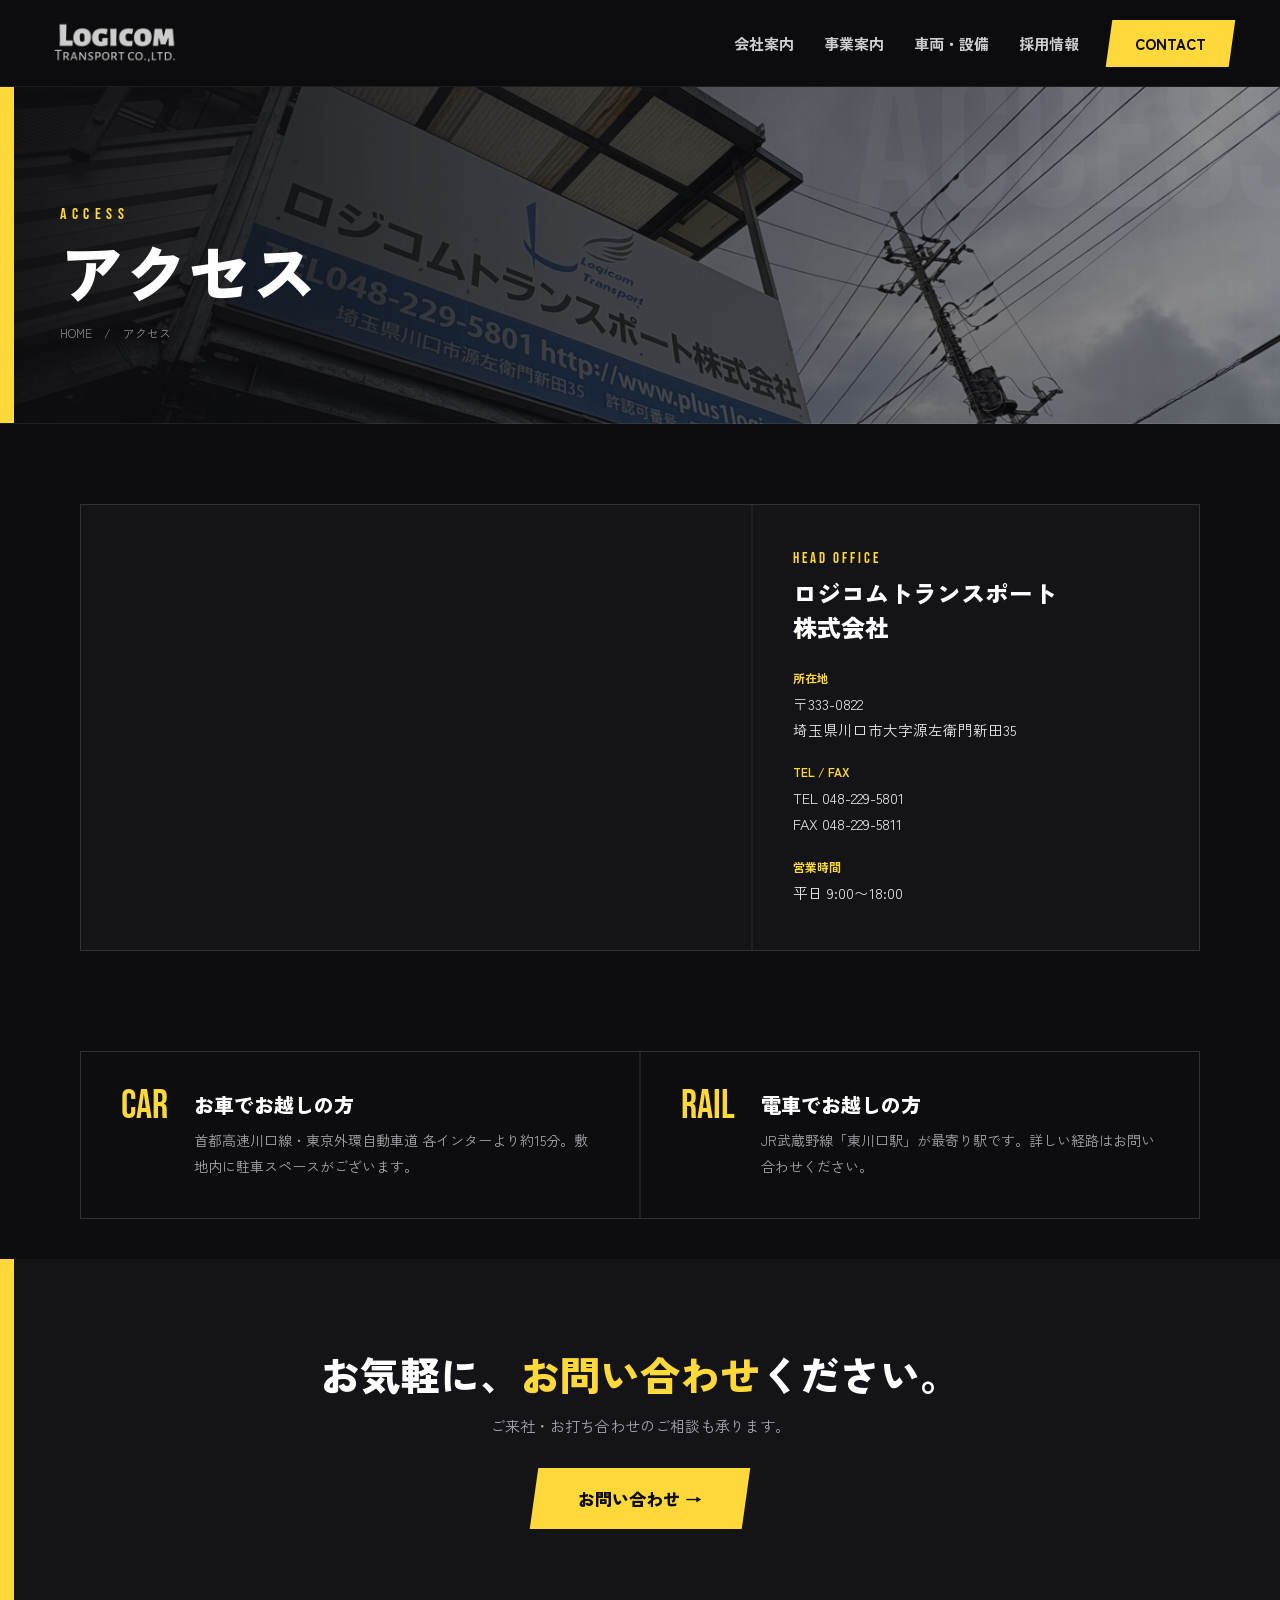
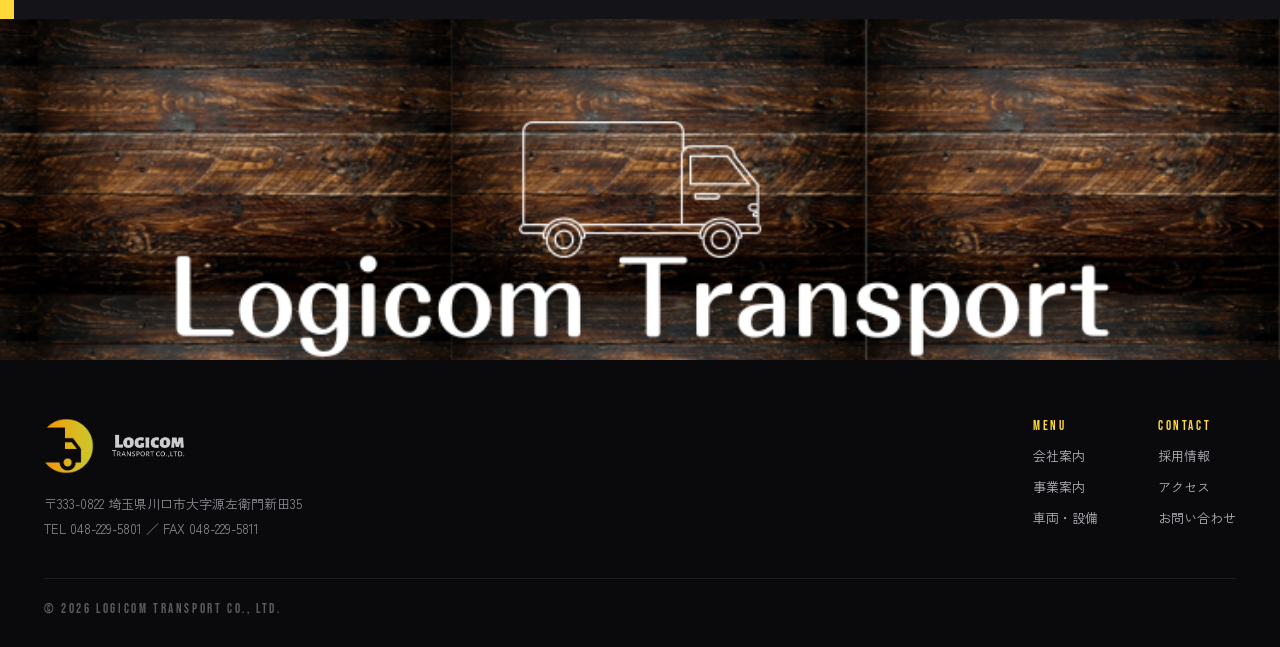
==== commit 0b06c6f7: "style: 写真の重複を解消し各ページで異なる写真に分散 未使用素材から4枚(運転席/看板/事務所/現場)を追加し再配置: - 事業案内 hero を倉庫写真→現場(指差し)にし、hero と03(" ====
--- a/access.html
+++ b/access.html
@@ -27,7 +27,7 @@
 .g0:hover{background:#fff !important}
 .g1:hover{background:#fff !important}
 </style>
-<link rel="stylesheet" href="styles.css?v=4">
+<link rel="stylesheet" href="styles.css?v=5">
 </head>
 <body>
 <div style="background:#0d0d0f;color:#fff;font-family:'Zen Kaku Gothic New',sans-serif;overflow-x:hidden">
@@ -47,7 +47,7 @@
   </header>
 
   <!-- ===== PAGE HERO ===== -->
-  <section style="position:relative;padding:118px 60px 82px;overflow:hidden;border-bottom:1px solid rgba(255,255,255,.08);background-image:linear-gradient(90deg,rgba(13,13,15,.95),rgba(13,13,15,.66) 56%,rgba(13,13,15,.42)),url('assets/photo-fleet.jpg');background-size:cover;background-position:center 42%">
+  <section style="position:relative;padding:118px 60px 82px;overflow:hidden;border-bottom:1px solid rgba(255,255,255,.08);background-image:linear-gradient(90deg,rgba(13,13,15,.95),rgba(13,13,15,.66) 56%,rgba(13,13,15,.42)),url('assets/photo-sign.jpg');background-size:cover;background-position:center 42%">
     <div style="position:absolute;left:0;top:0;bottom:0;width:14px;background:#FFD939"></div>
     <div style="position:absolute;right:-30px;top:-40px;font-family:'Bebas Neue',sans-serif;font-size:200px;color:rgba(255,255,255,.035);line-height:1;pointer-events:none;white-space:nowrap">ACCESS</div>
     <div style="max-width:1240px;margin:0 auto;position:relative">
@@ -129,6 +129,6 @@
   } else { els.forEach(show); }
 })();
 </script>
-<script src="menu.js?v=4"></script>
+<script src="menu.js?v=5"></script>
 </body>
 </html>
--- a/styles.css
+++ b/styles.css
@@ -117,12 +117,25 @@
     text-align:left !important; max-width:100% !important;
   }
 
-  /* トップのヒーロー：高さを詰め、右の斜め画像を全面の淡い背景に */
-  [style*="min-height:720px"]{ min-height:0 !important; padding:64px 0 !important; }
-  [style*="clip-path:polygon(26% 0"]{ width:100% !important; clip-path:none !important; opacity:.25; }
+  /* トップのヒーロー：PCの「斜め＋画像」構成を縦レイアウトで踏襲 */
+  [style*="min-height:720px"]{ min-height:88vh !important; padding:0 !important; align-items:flex-start !important; }
+  /* ヒーロー画像：下部に斜めのバンドとして大きく表示 */
+  [style*="clip-path:polygon(26% 0"]{
+    top:auto !important; bottom:0 !important; left:0 !important; right:0 !important;
+    width:100% !important; height:40% !important;
+    clip-path:polygon(0 26%,100% 0,100% 100%,0 100%) !important; opacity:1 !important;
+  }
+  /* ヒーロー文言：下方へ寄せ、左の黄色線から離す */
+  [style*="padding:0 60px;width:100%"]{
+    padding-top:13vh !important; padding-bottom:0 !important;
+    padding-left:40px !important; padding-right:24px !important;
+  }
 
-  /* 大きすぎる見出し（この段階でも一次縮小） */
-  [style*="font-size:112px"]{ font-size:56px !important; }
+  /* 下層ページのヒーローも左の黄色線から離す */
+  [style*="rgba(13,13,15,.95)"]{ padding-left:40px !important; }
+
+  /* 見出しサイズ（モバイルでも大きく／PC112pxとページ見出し64px） */
+  [style*="font-size:112px"]{ font-size:74px !important; }
   [style*="font-size:64px"]{ font-size:40px !important; }
 }
 
@@ -130,7 +143,7 @@
    スマホ：フォントサイズをさらに縮小（<=560px）
    ============================================================ */
 @media (max-width:560px){
-  [style*="font-size:112px"]{ font-size:42px !important; }
+  [style*="font-size:112px"]{ font-size:60px !important; }
   [style*="font-size:96px"]{ font-size:56px !important; }
   [style*="font-size:92px"]{ font-size:52px !important; }
   [style*="font-size:72px"]{ font-size:46px !important; }
